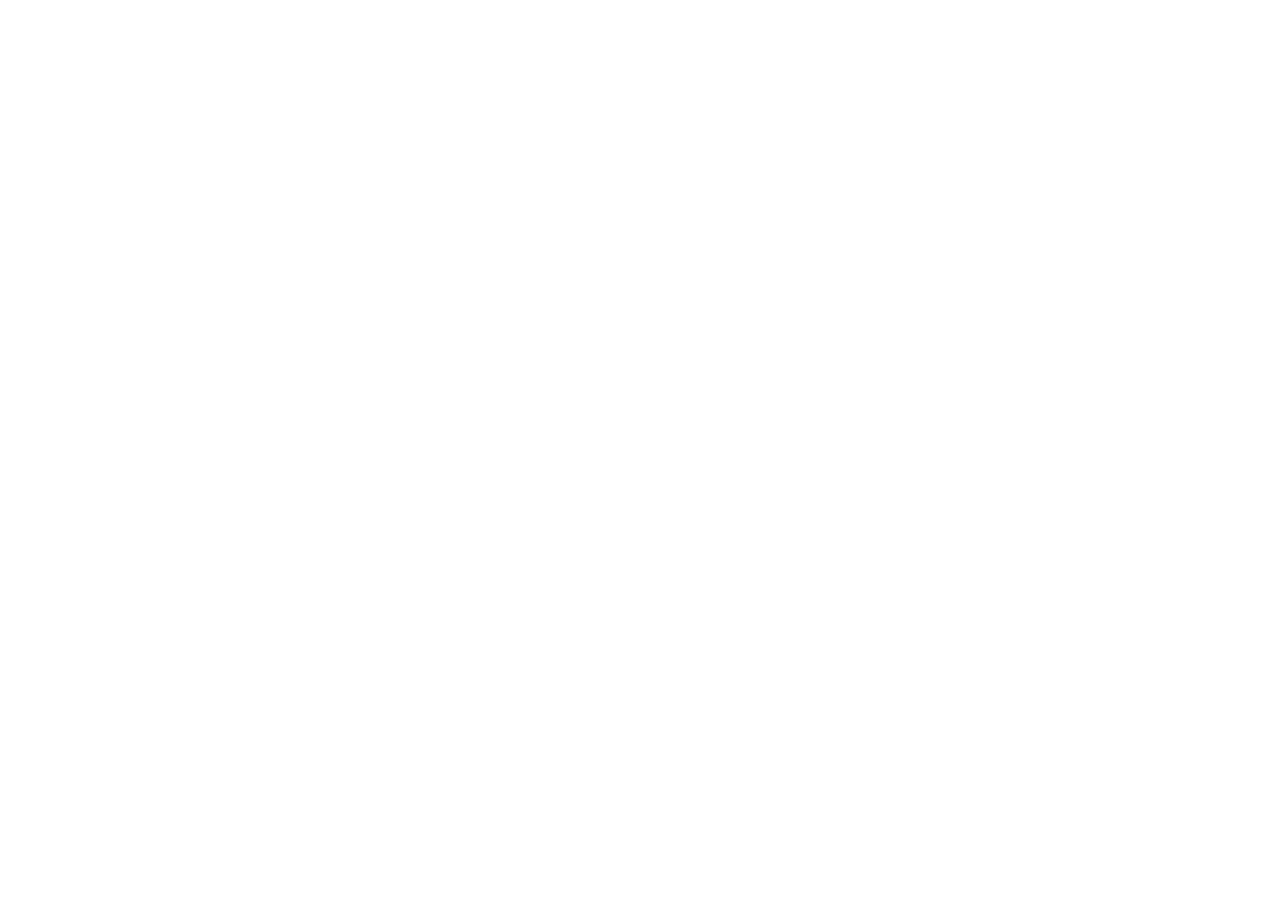
==== index.html @ be0c82f1 "Archivo inicial html, debeis crear un css y la otra persona un Js" ====
<!DOCTYPE html>
<html lang="en">
<head>
    <meta charset="UTF-8">
    <meta name="viewport" content="width=device-width, initial-scale=1.0">
    <title>Proyecto Final MOdulo Html Css & Js</title>
</head>
<body>
    
</body>
</html>
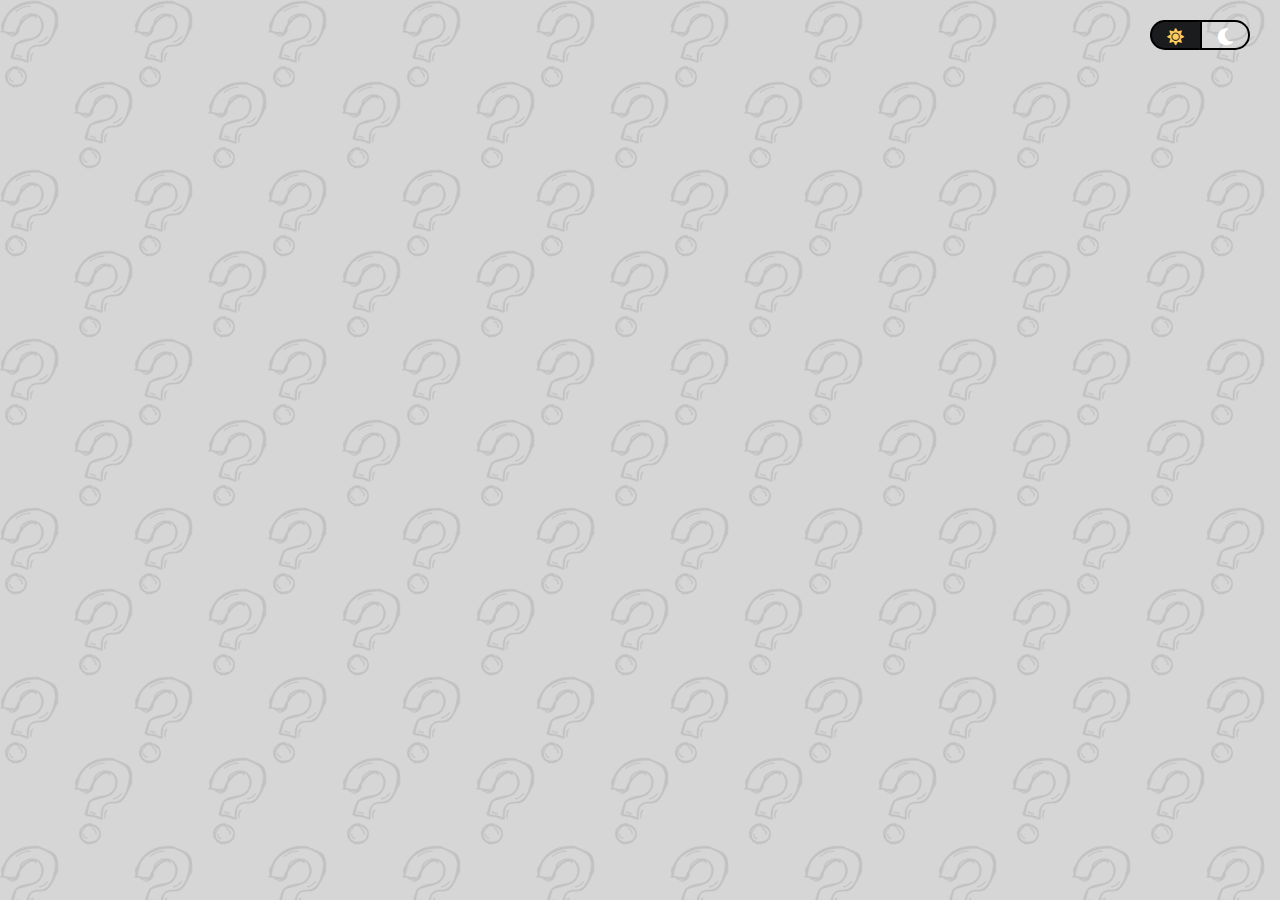
==== commit 5b165067: "background y modo oscuro" ====
--- a/index.html
+++ b/index.html
@@ -1,11 +1,33 @@
 <!DOCTYPE html>
 <html lang="en">
-<head>
-    <meta charset="UTF-8">
-    <meta name="viewport" content="width=device-width, initial-scale=1.0">
-    <title>Proyecto Final MOdulo Html Css & Js</title>
-</head>
-<body>
-    
-</body>
-</html>+  <head>
+    <meta charset="UTF-8" />
+    <meta name="viewport" content="width=device-width, initial-scale=1.0" />
+    <title>Proyecto Final Módulo Html Css & Js</title>
+    <!-- Fuente: Font-Awesome (para los iconos) -->
+    <link
+      rel="stylesheet"
+      href="https://cdnjs.cloudflare.com/ajax/libs/font-awesome/5.14.0/css/all.min.css"
+    />
+    <!-- Conectar con hoja de estilo -->
+    <link rel="stylesheet" href="styles.css" />
+  </head>
+  <body id="page">
+    <header>
+      <!-- Generar un header con navegación (pensar en opciones para navegar) -->
+      <div class="container-btn-mode">
+        <div id="id-sun" class="btn-mode sun active">
+          <i class="fas fa-sun"></i>
+        </div>
+        <div id="id-moon" class="btn-mode moon">
+          <i class="fas fa-moon"></i>
+        </div>
+      </div>
+    </header>
+    <main>
+      <!-- Crear una plantilla para luego traspasar a innerHTML-->
+    </main>
+    <!-- Conectar a JS -->
+    <script type="module" src="main.js"></script>
+  </body>
+</html>
--- a/styles.css
+++ b/styles.css
@@ -0,0 +1,14 @@
+@import url("css/dark-mode.css");
+
+* {
+  margin: 0;
+  padding: 0;
+  box-sizing: border-box;
+}
+
+body {
+  background-color: #d6d6d6;
+  color: #ffffff;
+  background-image: url("img/bg-question.png");
+}
+/* Intentar añadir animaciones cuando se genere el quiz */
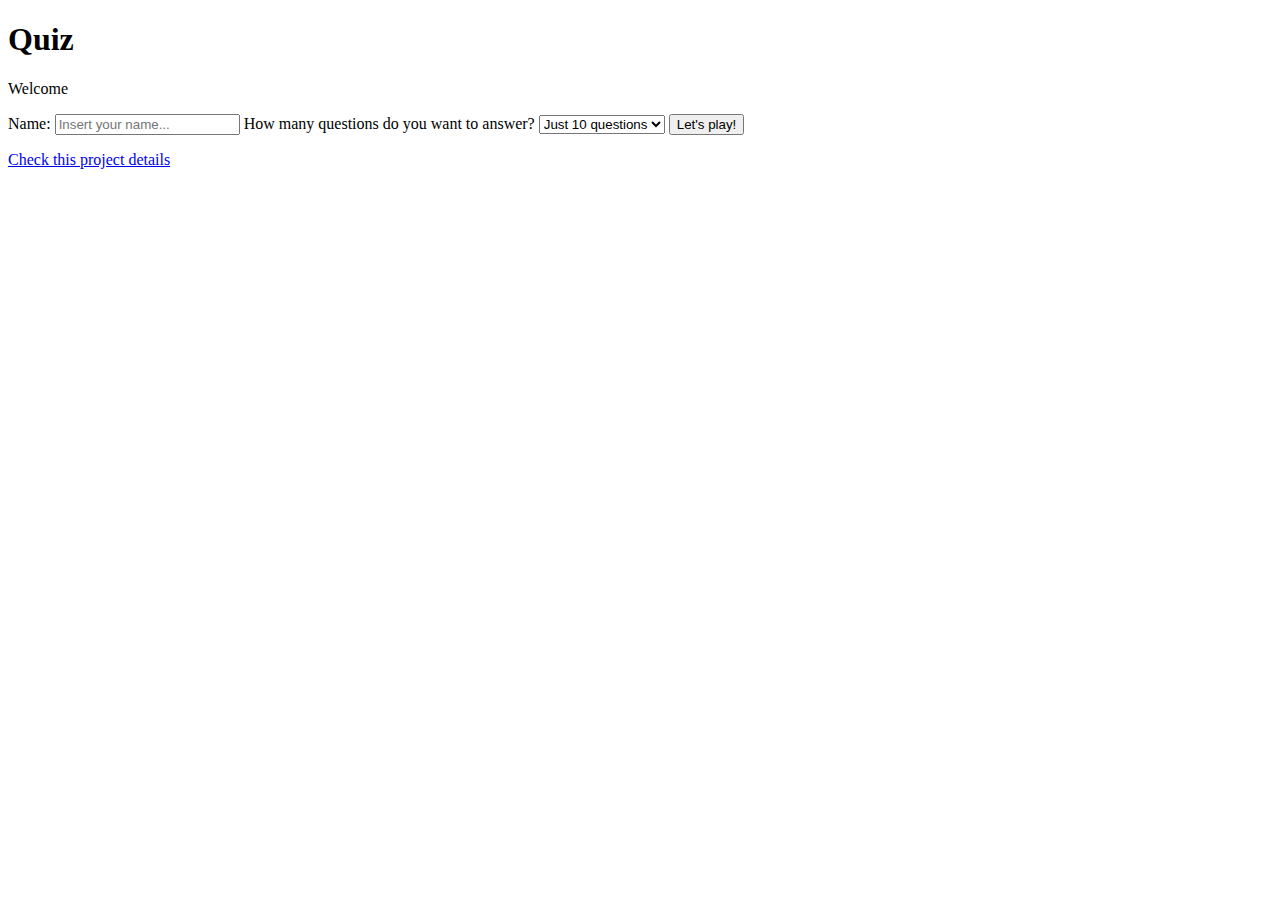
==== commit 6e65a7b1: "html" ====
--- a/index.html
+++ b/index.html
@@ -1,33 +1,55 @@
 <!DOCTYPE html>
 <html lang="en">
-  <head>
-    <meta charset="UTF-8" />
-    <meta name="viewport" content="width=device-width, initial-scale=1.0" />
-    <title>Proyecto Final Módulo Html Css & Js</title>
-    <!-- Fuente: Font-Awesome (para los iconos) -->
-    <link
-      rel="stylesheet"
-      href="https://cdnjs.cloudflare.com/ajax/libs/font-awesome/5.14.0/css/all.min.css"
-    />
-    <!-- Conectar con hoja de estilo -->
-    <link rel="stylesheet" href="styles.css" />
-  </head>
-  <body id="page">
-    <header>
-      <!-- Generar un header con navegación (pensar en opciones para navegar) -->
-      <div class="container-btn-mode">
-        <div id="id-sun" class="btn-mode sun active">
-          <i class="fas fa-sun"></i>
-        </div>
-        <div id="id-moon" class="btn-mode moon">
-          <i class="fas fa-moon"></i>
+
+<head>
+  <meta charset="UTF-8" />
+  <meta name="viewport" content="width=device-width, initial-scale=1.0" />
+  <title>Quiz APP - Hack A Boss Project</title>
+  <!-- Fuente: Font-Awesome (para los iconos) -->
+  <link rel="stylesheet" href="https://cdnjs.cloudflare.com/ajax/libs/font-awesome/5.14.0/css/all.min.css" />
+  <!-- Vincular a estilos -->
+  <link rel="stylesheet" href="style.css" />
+  <link rel="stylesheet" href="./css/form.css" />
+</head>
+
+<body id="page">
+  <main>
+    <div class="quiz-container">
+      <div id="question-container">
+        <div class="quiz-container-style">
+          <h1>Quiz</h1>
+          <div class="container-form">
+            <form id="loginForm" class="form" action="./pages/app.html" method="GET">
+              <div class="content-select">
+                <p class="title">Welcome</p>
+                <!-- FORMULARIO PARA PONER UN NOMBRE DE USUARIO -->
+                <label for="user-name">Name:</label>
+                <input id="userID" name="user-name" placeholder="Insert your name..." class="username input" type="text"
+                  required />
+                <label for="amount-questions">How many questions do you want to answer?</label>
+                <!-- DESPLEGABLE PARA ELEGIR NUMERO DE PREGUNTAS -->
+                <select name="amount-questions" id="amount-questions-desplegable">
+                  <option value="10">Just 10 questions</option>
+                  <option value="20">Just 20 questions</option>
+                  <option value="30">Just 30 questions</option>
+                  <option value="40">Just 40 questions</option>
+                  <option value="50">Just 50 questions</option>
+                </select>
+                <button type="submit" class="btn-jugar hvr-float-shadow">
+                  Let's play!
+                </button>
+              </div>
+            </form>
+          </div>
         </div>
       </div>
-    </header>
-    <main>
-      <!-- Crear una plantilla para luego traspasar a innerHTML-->
-    </main>
-    <!-- Conectar a JS -->
-    <script type="module" src="main.js"></script>
-  </body>
+    </div>
+  </main>
+  <script src="index.js" type="module"></script>
+</body>
+<footer>
+  <a href="https://github.com/3dmnt/HAB-36-GrupoE">
+    <p>Check this project details</p>
+  </a>
+</footer>
 </html>
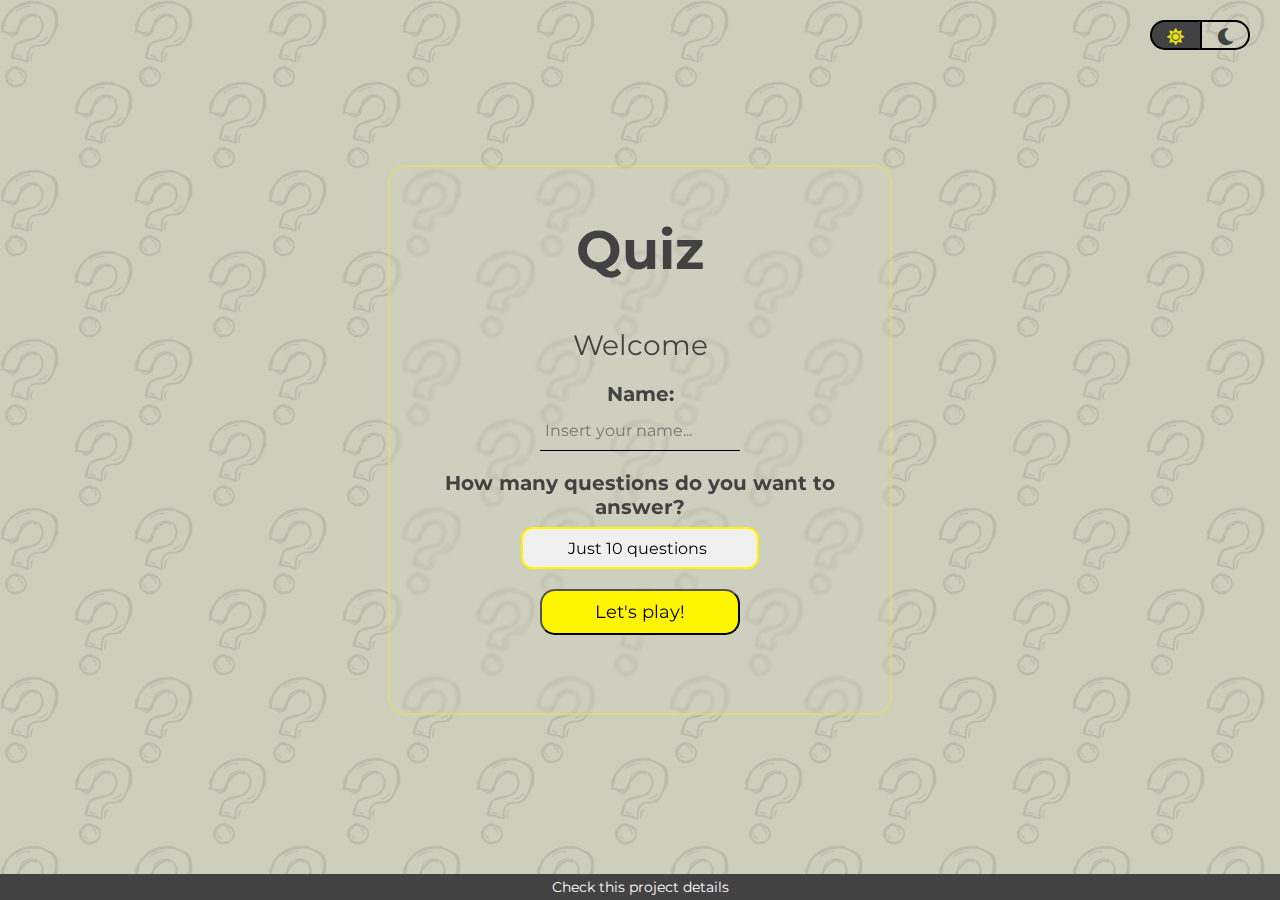
==== commit 31e77ca5: "Proyecto casi terminado" ====
--- a/index.html
+++ b/index.html
@@ -13,6 +13,18 @@
 </head>
 
 <body id="page">
+  <header>
+    <!-- AQUI EMPIEZA EL BOTON PARA CAMBIAR A MODO CLARO/OSCURO -->
+    <div class="container-btn-mode">
+      <div id="id-sun" class="btn-mode sun active">
+        <i class="fas fa-sun"></i>
+      </div>
+      <div id="id-moon" class="btn-mode moon">
+        <i class="fas fa-moon"></i>
+      </div>
+    </div>
+    <!-- AQUI ACABA EL BOTON PARA CAMBIAR A MODO CLARO/OSCURO -->
+  </header>
   <main>
     <div class="quiz-container">
       <div id="question-container">
@@ -52,4 +64,5 @@
     <p>Check this project details</p>
   </a>
 </footer>
-</html>
+
+</html>--- a/style.css
+++ b/style.css
@@ -0,0 +1,83 @@
+@import url("css/app.css");
+@import url("css/dark-mode.css");
+@import url("css/form.css");
+@import url('https://fonts.googleapis.com/css2?family=Lora:ital,wght@0,400..700;1,400..700&family=Montserrat:ital,wght@0,100..900;1,100..900&display=swap');
+
+
+:root {
+  background-color: #cecebd;
+  font-size: 62.5%;
+}
+
+* {
+  box-sizing: border-box;
+  font-family: "Montserrat", sans-serif;
+  margin: 0;
+  padding: 0;
+}
+
+body {
+  min-height: 100dvh;
+  background-image: url("img/bg-question.png");
+  color: #424243;
+  font-family: "Montserrat", sans-serif;
+}
+
+h1 {
+  font-size: 5.4rem;
+  color: #424243;
+  margin-bottom: 3rem;
+}
+
+label {
+  font-size: 20px;
+  font-weight: bold;
+}
+
+li {
+  list-style-type: none;
+  display: flex;
+  flex-direction: column;
+  align-items: center;
+  justify-content: center;
+  margin-bottom: 0.5rem;
+}
+footer {
+  text-align: center;
+  width: 100%;
+  position: fixed;
+  bottom: 0;
+}
+footer p {
+  background-color: #424243;
+  text-align: center;
+  padding: 4px;
+}
+
+footer p:hover {
+  color: rgba(253, 253, 253, 0.555);
+}
+
+a {
+  text-decoration: none;
+  color: #ffff;
+  font-size: 14px;
+}
+
+a:hover {
+  text-decoration: none;
+  color: #424243;
+  font-style: italic;
+}
+
+@media (max-width: 500px) {
+  h1 {
+    font-size: 4rem;
+    color: #424243;
+    margin-bottom: 3rem;
+  }
+  label {
+    font-size: 16px;
+    font-weight: bold;
+  }
+}
--- a/css/form.css
+++ b/css/form.css
@@ -0,0 +1,137 @@
+.container-form {
+  margin: 0 auto;
+  display: flex;
+  justify-content: center;
+  align-items: center;
+  
+}
+
+.form {
+  width: 400px;
+  height: 350px;
+  display: flex;
+  align-items: center;
+  flex-direction: column;
+  border-radius: 0.5rem;
+  font-family: "Montserrat", sans-serif;
+}
+
+.title {
+  margin: 1.5rem 0;
+}
+
+.input {
+  margin: 0.5rem 0;
+  padding: 1rem 0.5rem;
+  width: 20rem;
+  background-color: inherit;
+  border: none;
+  outline: none;
+  font-size: 16px;
+}
+
+.username {
+  border-bottom: 1px solid;
+  transition: all 400ms;
+  margin-bottom: 2rem;
+}
+
+.username:hover {
+  background-color: #57565625;
+  border: none;
+  border-radius: 0.5rem;
+}
+
+.amount-questions {
+  border-bottom: 1px solid #fff500;
+  transition: all 400ms;
+  margin-bottom: 2rem;
+  margin-top: 2rem;
+  display: block;
+}
+
+.btn-jugar {
+  font-size: 1.8rem;
+  padding: 1rem;
+  width: 20rem;
+  text-align: center;
+  border: 0, 1rem solid #fff500;
+  margin-bottom: 1rem;
+  margin-top: 2rem;
+  text-decoration: none;
+  color: black;
+  background-color: #fff500;
+  border-radius: 15px;
+}
+
+.btn-jugar[disabled]:hover {
+  cursor: not-allowed;
+  box-shadow: none;
+  transform: none;
+}
+
+/* css para selaccion de radio */
+
+.content-input input,
+.content-select select {
+  appearance: none;
+  -webkit-appearance: none;
+  -moz-appearance: none;
+}
+
+/* Eliminamos la fecha que por defecto aparece en el desplegable */
+.content-select select::-ms-expand {
+  display: none;
+}
+.content-select {
+  max-width: max-content;
+  position: relative;
+  display: contents;
+}
+
+.content-select select {
+  margin-top: 0.8rem;
+  width: fit-content;
+  cursor: pointer;
+  padding: 7px 45px;
+  height: 42px;
+  outline: 0;
+  border: 0;
+  border-radius: 0;
+  background: #f0f0f0;
+  font-size: 16px;
+  font-family: "Montserrat", sans-serif;
+  border: 2px solid #fff500;
+  border-radius: 12px;
+  position: relative;
+  transition: all 0.25s ease;
+}
+
+.content-select select:hover {
+  background: #a8a8a11c;
+}
+
+/* 
+Creamos la fecha que aparece a la izquierda del select.
+Realmente este elemento es un cuadrado que sólo tienen
+dos bordes con color y que giramos con transform: rotate(-45deg);
+*/
+.content-select i {
+  position: absolute;
+  right: 20px;
+  top: calc(50% - 13px);
+  width: 16px;
+  height: 16px;
+  display: block;
+  border-left: 4px solid #fff500;
+  border-bottom: 4px solid #fff500;
+  transform: rotate(-45deg); /* Giramos el cuadrado */
+  transition: all 0.25s ease;
+}
+
+.content-select:hover i {
+  margin-top: 3px;
+}
+
+@media (max-width: 500px) {
+}
